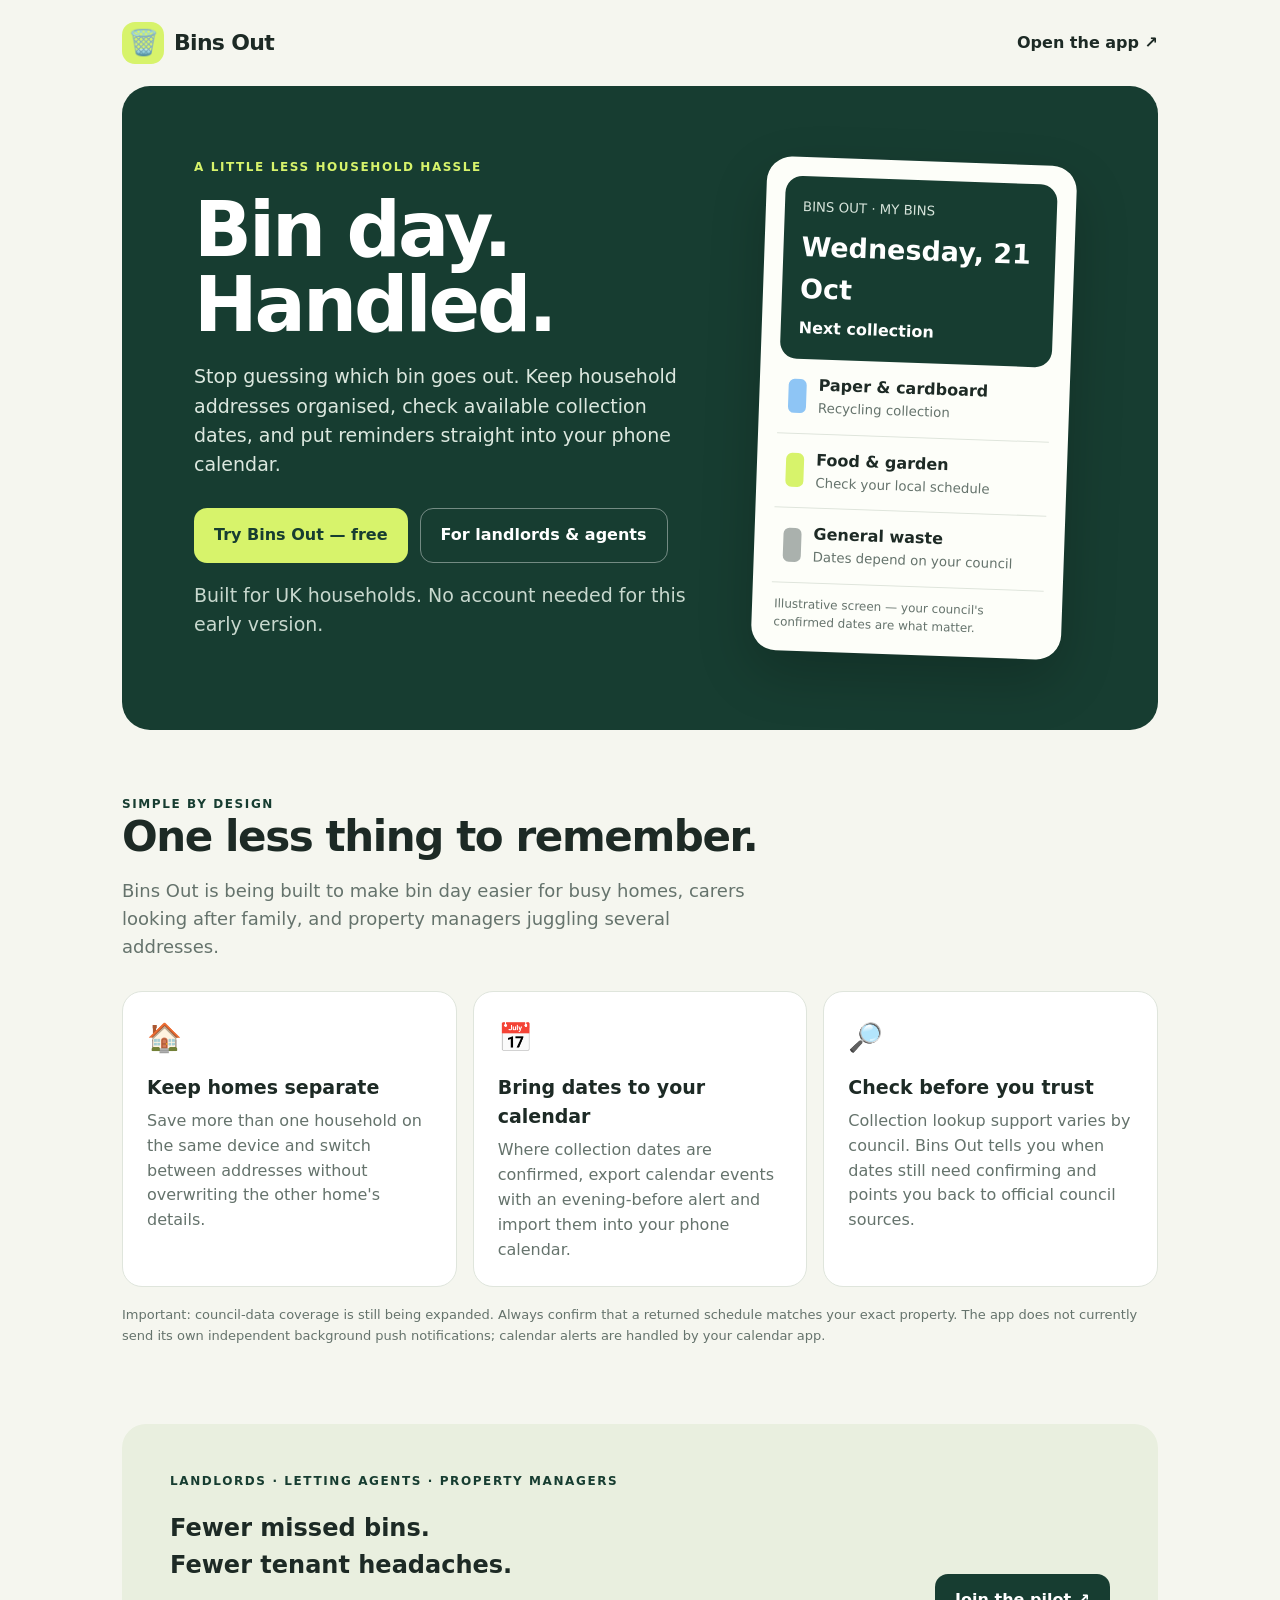
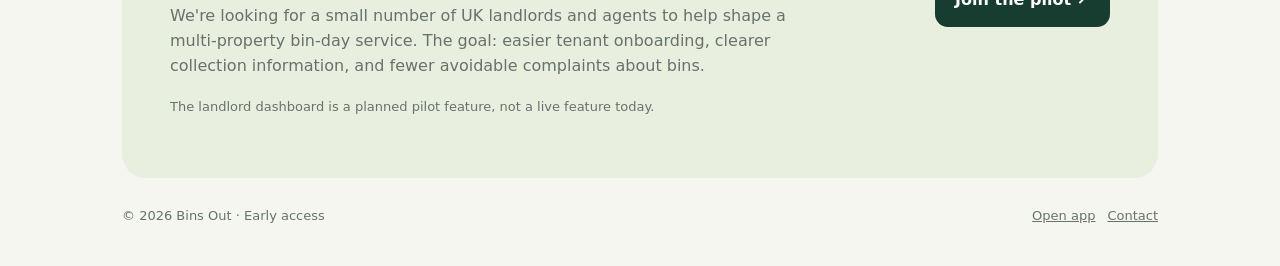
==== launch.html @ 29334a04 "Add honest Bins Out early-access marketing landing page" ====
<!doctype html>
<html lang="en">
<head>
<meta charset="utf-8">
<meta name="viewport" content="width=device-width, initial-scale=1">
<meta name="theme-color" content="#173d31">
<meta name="description" content="Bins Out helps UK households keep bin day straight, check available council collection dates, and add evening-before reminders to their phone calendar.">
<meta property="og:title" content="Bins Out — Bin day, handled.">
<meta property="og:description" content="Less guessing. Fewer missed collections. Keep each household's bin dates in one simple place.">
<meta property="og:type" content="website">
<title>Bins Out — Bin day, handled.</title>
<style>
:root{--green:#173d31;--green2:#246149;--lime:#d7f36b;--paper:#f5f6ef;--ink:#1d2a25;--muted:#65736c;--line:#dfe5dc;--white:#fff}
*{box-sizing:border-box}body{margin:0;background:var(--paper);color:var(--ink);font:16px/1.55 system-ui,-apple-system,BlinkMacSystemFont,"Segoe UI",sans-serif}a{color:inherit}.wrap{max-width:1080px;margin:auto;padding:0 22px}.nav{display:flex;align-items:center;justify-content:space-between;padding:22px 0}.brand{display:flex;align-items:center;gap:10px;font-weight:850;font-size:22px;letter-spacing:-.7px}.logo{display:grid;place-items:center;width:42px;height:42px;border-radius:13px;background:var(--lime);color:var(--green);font-size:25px}.nav a{font-weight:700;text-decoration:none}.hero{background:var(--green);color:white;border-radius:28px;padding:clamp(28px,6vw,72px);display:grid;grid-template-columns:1.2fr .8fr;gap:30px;align-items:center;overflow:hidden}.eyebrow{text-transform:uppercase;letter-spacing:1.6px;font-size:12px;font-weight:850;color:var(--lime)}h1{font-size:clamp(42px,7vw,76px);line-height:.99;letter-spacing:-3px;margin:15px 0 20px;max-width:680px}.hero p{font-size:19px;color:#dce8df;max-width:560px}.actions{display:flex;gap:12px;flex-wrap:wrap;margin-top:28px}.btn{display:inline-flex;align-items:center;justify-content:center;padding:14px 20px;border-radius:13px;background:var(--lime);color:var(--green);font-weight:850;text-decoration:none;min-height:50px}.btn.alt{border:1px solid #ffffff66;background:transparent;color:white}.phone{background:#fdfef9;color:var(--ink);border-radius:25px;padding:19px;max-width:310px;width:100%;justify-self:center;box-shadow:0 22px 55px #0003;transform:rotate(2deg)}.phoneTop{background:var(--green);color:white;padding:18px;border-radius:17px}.phoneTop small{color:#d7e4db}.phoneDate{font-size:27px;font-weight:850;margin:7px 0}.bin{display:flex;align-items:center;gap:12px;padding:14px 10px;border-bottom:1px solid var(--line)}.dot{width:18px;height:34px;border-radius:6px;background:#d7f36b;flex-shrink:0}.dot.blue{background:#8ec5f5}.dot.grey{background:#aab1ad}.bin small{display:block;color:var(--muted)}.phoneNote{font-size:12px;color:var(--muted);padding:12px 3px 0}.section{padding:65px 0}.section h2{font-size:clamp(28px,4vw,42px);letter-spacing:-1.4px;line-height:1.08;margin:0 0 13px}.intro{max-width:650px;color:var(--muted);font-size:18px}.features{display:grid;grid-template-columns:repeat(3,1fr);gap:16px;margin-top:30px}.feature{background:white;border:1px solid var(--line);border-radius:20px;padding:24px}.feature .icon{font-size:28px}.feature h3{margin:13px 0 7px;font-size:19px}.feature p{color:var(--muted);margin:0}.band{background:#e9efdf;border-radius:24px;padding:clamp(25px,5vw,48px);display:grid;grid-template-columns:1fr auto;gap:24px;align-items:center}.band p{color:var(--muted);max-width:650px}.band .btn{background:var(--green);color:white}.note{font-size:13px;color:var(--muted);margin-top:18px}.footer{padding:28px 0 40px;color:var(--muted);font-size:13px;display:flex;justify-content:space-between;gap:15px;flex-wrap:wrap}.footer a{margin-left:12px}@media(max-width:760px){.hero{grid-template-columns:1fr}.phone{max-width:320px;margin-top:8px}.features{grid-template-columns:1fr}.band{grid-template-columns:1fr}h1{letter-spacing:-2px}.nav{padding:15px 0}}
</style>
</head>
<body>
<div class="wrap">
<header class="nav"><a class="brand" href="./launch.html" aria-label="Bins Out home"><span class="logo">🗑️</span><span>Bins Out</span></a><a href="./index.html">Open the app ↗</a></header>
<main>
<section class="hero">
<div><div class="eyebrow">A little less household hassle</div><h1>Bin day.<br>Handled.</h1><p>Stop guessing which bin goes out. Keep household addresses organised, check available collection dates, and put reminders straight into your phone calendar.</p><div class="actions"><a class="btn" href="./index.html">Try Bins Out — free</a><a class="btn alt" href="#landlords">For landlords &amp; agents</a></div><p class="note" style="color:#c8d8ce">Built for UK households. No account needed for this early version.</p></div>
<div class="phone" aria-label="Illustration of a bin collection schedule"><div class="phoneTop"><small>BINS OUT · MY BINS</small><div class="phoneDate">Wednesday, 21 Oct</div><strong>Next collection</strong></div><div class="bin"><span class="dot blue"></span><div><strong>Paper &amp; cardboard</strong><small>Recycling collection</small></div></div><div class="bin"><span class="dot"></span><div><strong>Food &amp; garden</strong><small>Check your local schedule</small></div></div><div class="bin"><span class="dot grey"></span><div><strong>General waste</strong><small>Dates depend on your council</small></div></div><div class="phoneNote">Illustrative screen — your council's confirmed dates are what matter.</div></div>
</section>
<section class="section">
<div class="eyebrow" style="color:var(--green)">Simple by design</div><h2>One less thing to remember.</h2><p class="intro">Bins Out is being built to make bin day easier for busy homes, carers looking after family, and property managers juggling several addresses.</p>
<div class="features">
<article class="feature"><div class="icon">🏠</div><h3>Keep homes separate</h3><p>Save more than one household on the same device and switch between addresses without overwriting the other home's details.</p></article>
<article class="feature"><div class="icon">📅</div><h3>Bring dates to your calendar</h3><p>Where collection dates are confirmed, export calendar events with an evening-before alert and import them into your phone calendar.</p></article>
<article class="feature"><div class="icon">🔎</div><h3>Check before you trust</h3><p>Collection lookup support varies by council. Bins Out tells you when dates still need confirming and points you back to official council sources.</p></article>
</div>
<p class="note">Important: council-data coverage is still being expanded. Always confirm that a returned schedule matches your exact property. The app does not currently send its own independent background push notifications; calendar alerts are handled by your calendar app.</p>
</section>
<section class="band" id="landlords"><div><div class="eyebrow" style="color:var(--green)">Landlords · letting agents · property managers</div><h2>Fewer missed bins.<br>Fewer tenant headaches.</h2><p>We're looking for a small number of UK landlords and agents to help shape a multi-property bin-day service. The goal: easier tenant onboarding, clearer collection information, and fewer avoidable complaints about bins.</p><p class="note">The landlord dashboard is a planned pilot feature, not a live feature today.</p></div><a class="btn" href="mailto:binsout.pilot@gmail.com?subject=Bins%20Out%20landlord%20pilot&body=Hi%2C%20I%27d%20like%20to%20hear%20about%20the%20Bins%20Out%20landlord%20pilot.%0A%0AProperties%20managed%3A%20">Join the pilot ↗</a></section>
</main>
<footer class="footer"><span>© 2026 Bins Out · Early access</span><span><a href="./index.html">Open app</a><a href="mailto:binsout.pilot@gmail.com">Contact</a></span></footer>
</div>
</body>
</html>
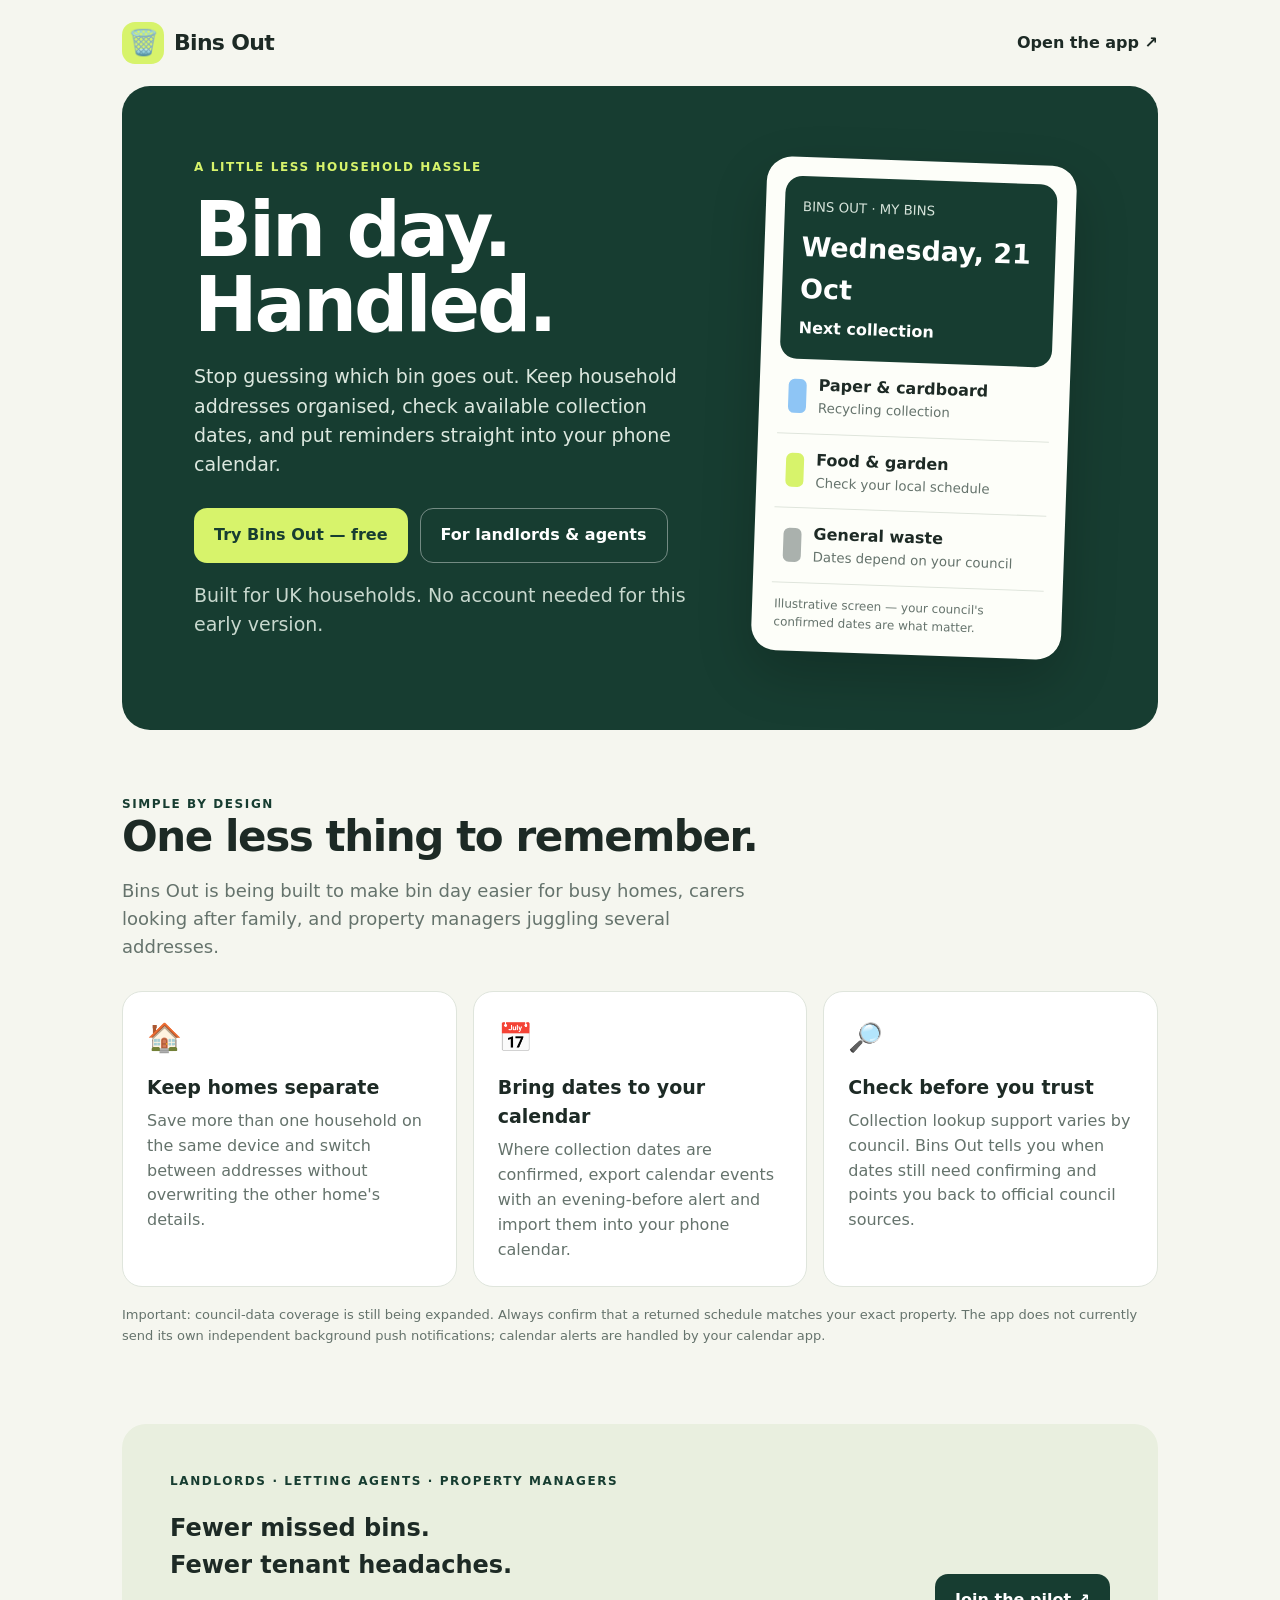
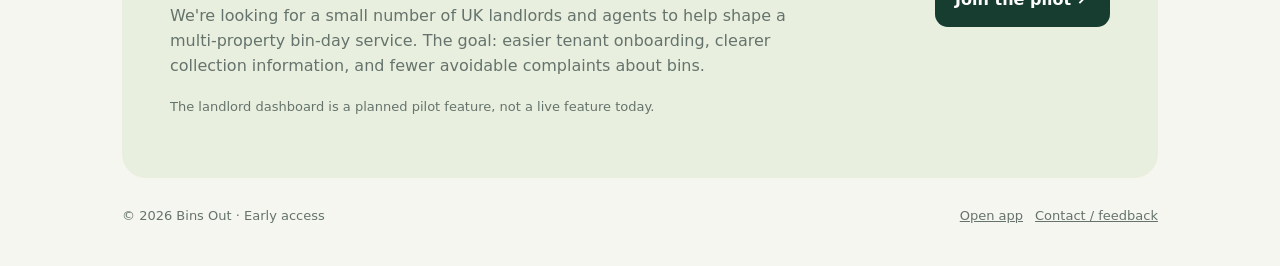
==== commit 3351e7fd: "Use repository feedback link for landlord pilot enquiries" ====
--- a/launch.html
+++ b/launch.html
@@ -31,9 +31,9 @@
 </div>
 <p class="note">Important: council-data coverage is still being expanded. Always confirm that a returned schedule matches your exact property. The app does not currently send its own independent background push notifications; calendar alerts are handled by your calendar app.</p>
 </section>
-<section class="band" id="landlords"><div><div class="eyebrow" style="color:var(--green)">Landlords · letting agents · property managers</div><h2>Fewer missed bins.<br>Fewer tenant headaches.</h2><p>We're looking for a small number of UK landlords and agents to help shape a multi-property bin-day service. The goal: easier tenant onboarding, clearer collection information, and fewer avoidable complaints about bins.</p><p class="note">The landlord dashboard is a planned pilot feature, not a live feature today.</p></div><a class="btn" href="mailto:binsout.pilot@gmail.com?subject=Bins%20Out%20landlord%20pilot&body=Hi%2C%20I%27d%20like%20to%20hear%20about%20the%20Bins%20Out%20landlord%20pilot.%0A%0AProperties%20managed%3A%20">Join the pilot ↗</a></section>
+<section class="band" id="landlords"><div><div class="eyebrow" style="color:var(--green)">Landlords · letting agents · property managers</div><h2>Fewer missed bins.<br>Fewer tenant headaches.</h2><p>We're looking for a small number of UK landlords and agents to help shape a multi-property bin-day service. The goal: easier tenant onboarding, clearer collection information, and fewer avoidable complaints about bins.</p><p class="note">The landlord dashboard is a planned pilot feature, not a live feature today.</p></div><a class="btn" href="https://github.com/tickets101010-ux/bins-out/issues/new?title=Landlord%20pilot%20interest&body=I%27m%20interested%20in%20the%20Bins%20Out%20landlord%20pilot.%20Properties%20managed%3A%20">Join the pilot ↗</a></section>
 </main>
-<footer class="footer"><span>© 2026 Bins Out · Early access</span><span><a href="./index.html">Open app</a><a href="mailto:binsout.pilot@gmail.com">Contact</a></span></footer>
+<footer class="footer"><span>© 2026 Bins Out · Early access</span><span><a href="./index.html">Open app</a><a href="https://github.com/tickets101010-ux/bins-out/issues/new">Contact / feedback</a></span></footer>
 </div>
 </body>
 </html>
